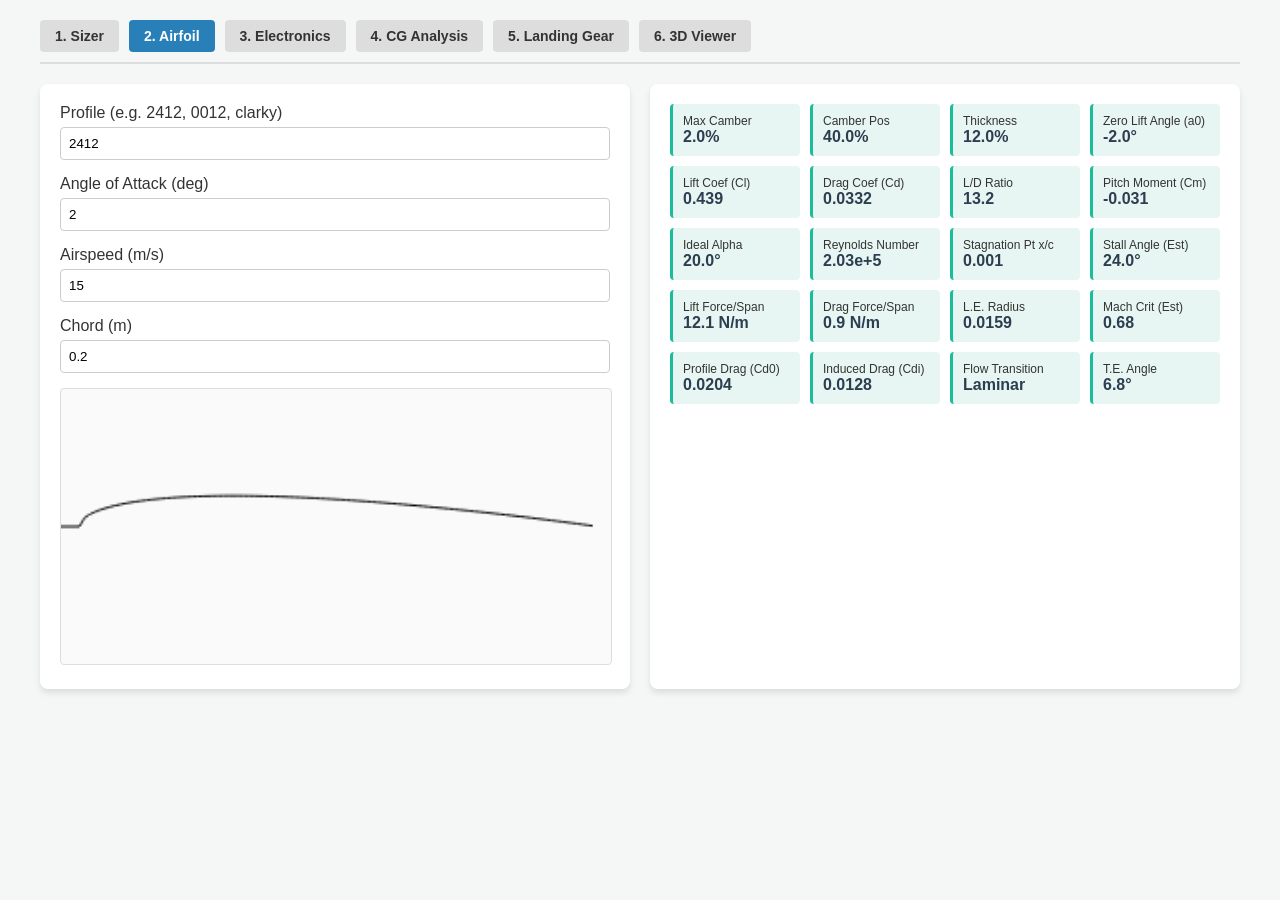
==== airfoil.html @ 297990c5 "Create airfoil.html" ====
<!DOCTYPE html>
<html><head><link rel="stylesheet" href="style.css"></head><body>
    <div class="nav">
        <a href="index.html">1. Sizer</a><a href="airfoil.html" class="active">2. Airfoil</a>
        <a href="electronics.html">3. Electronics</a><a href="cg.html">4. CG Analysis</a>
        <a href="gear.html">5. Landing Gear</a><a href="viewer.html">6. 3D Viewer</a>
    </div>
    <div class="grid"><div class="panel">
        <label>Profile (e.g. 2412, 0012, clarky)</label><input type="text" id="naca" value="2412" oninput="calc()">
        <label>Angle of Attack (deg)</label><input type="number" id="alpha" value="2" oninput="calc()">
        <label>Airspeed (m/s)</label><input type="number" id="v" value="15" oninput="calc()">
        <label>Chord (m)</label><input type="number" id="c" value="0.2" oninput="calc()">
        <canvas id="cvs" height="150"></canvas>
    </div>
    <div class="panel"><div class="stat-grid" id="out"></div></div></div>
    <script>
        function calc() {
            let code = document.getElementById('naca').value.toLowerCase();
            let a = parseFloat(document.getElementById('alpha').value);
            let v = parseFloat(document.getElementById('v').value);
            let c = parseFloat(document.getElementById('c').value);
            
            let m=0, p=0, t=0.12;
            if(code === 'clarky') { m=0.034; p=0.3; t=0.117; } 
            else if(!isNaN(code) && code.length===4) { m=parseInt(code[0])/100; p=parseInt(code[1])/10; t=parseInt(code.substr(2,2))/100; }
            
            let alphaRad = a * (Math.PI/180);
            let a0 = -m * 100; // Thin airfoil zero-lift approx
            let cl = 2 * Math.PI * (alphaRad - (a0*Math.PI/180));
            let cd0 = 0.006 + Math.pow(t, 2);
            let cdi = Math.pow(cl, 2) / (Math.PI * 6 * 0.8); // Assumed AR=6, e=0.8
            let cd = cd0 + cdi;
            let re = (1.225 * v * c) / 1.81e-5;
            let q = 0.5 * 1.225 * v * v;
            
            let stats = {
                "Max Camber": (m*100).toFixed(1)+"%", "Camber Pos": (p*100).toFixed(1)+"%", "Thickness": (t*100).toFixed(1)+"%",
                "Zero Lift Angle (a0)": a0.toFixed(1)+"°", "Lift Coef (Cl)": cl.toFixed(3), "Drag Coef (Cd)": cd.toFixed(4),
                "L/D Ratio": (cl/cd).toFixed(1), "Pitch Moment (Cm)": (-Math.PI/2 * m).toFixed(3), "Ideal Alpha": (p*50).toFixed(1)+"°",
                "Reynolds Number": re.toExponential(2), "Stagnation Pt x/c": (Math.pow(a/15, 2)*0.05).toFixed(3), "Stall Angle (Est)": (12 + t*100).toFixed(1)+"°",
                "Lift Force/Span": (q*c*cl).toFixed(1)+" N/m", "Drag Force/Span": (q*c*cd).toFixed(1)+" N/m", "L.E. Radius": (1.1019*t*t).toFixed(4),
                "Mach Crit (Est)": (0.8 - t).toFixed(2), "Profile Drag (Cd0)": cd0.toFixed(4), "Induced Drag (Cdi)": cdi.toFixed(4),
                "Flow Transition": re>5e5?"Turbulent":"Laminar", "T.E. Angle": (Math.atan(t)*180/Math.PI).toFixed(1)+"°"
            };
            
            document.getElementById('out').innerHTML = Object.entries(stats).map(([k,v]) => `<div class="stat-box">${k}<span>${v}</span></div>`).join('');
            
            // Draw
            let ctx = document.getElementById('cvs').getContext('2d');
            ctx.clearRect(0,0,300,150); ctx.beginPath(); ctx.moveTo(0,75);
            for(let i=0; i<=100; i++) {
                let x = i/100, yt = 5*t*(0.2969*Math.sqrt(x)-0.1260*x-0.3516*x*x+0.2843*Math.pow(x,3)-0.1015*Math.pow(x,4));
                ctx.lineTo(x*280 + 10, 75 - yt*280);
            }
            ctx.stroke();
        } calc();
    </script>
</body></html>
---- style.css ----
body { font-family: 'Segoe UI', Tahoma, sans-serif; background: #f4f7f6; max-width: 1200px; margin: 0 auto; padding: 20px; color: #333; }
.nav { display: flex; gap: 10px; margin-bottom: 20px; border-bottom: 2px solid #ddd; padding-bottom: 10px; flex-wrap: wrap; }
.nav a { text-decoration: none; padding: 8px 15px; background: #ddd; color: #333; border-radius: 4px; font-weight: bold; font-size: 14px;}
.nav a.active { background: #2980b9; color: white; }
.grid { display: grid; grid-template-columns: repeat(auto-fit, minmax(300px, 1fr)); gap: 20px; margin-bottom: 20px; }
.panel { background: #fff; padding: 20px; border-radius: 8px; box-shadow: 0 4px 6px rgba(0,0,0,0.1); }
input, select, button { width: 100%; padding: 8px; margin-top: 5px; margin-bottom: 15px; box-sizing: border-box; border: 1px solid #ccc; border-radius: 4px; }
button { background: #27ae60; color: white; border: none; cursor: pointer; font-weight: bold; }
canvas { width: 100%; background: #fafafa; border: 1px solid #ddd; border-radius: 4px; }
table { width: 100%; border-collapse: collapse; margin-top: 10px; }
th, td { border: 1px solid #ddd; padding: 8px; text-align: left; }
.stat-grid { display: grid; grid-template-columns: repeat(4, 1fr); gap: 10px; font-size: 12px; }
.stat-box { background: #e8f6f3; padding: 10px; border-radius: 4px; border-left: 3px solid #1abc9c; }
.stat-box span { display: block; font-weight: bold; font-size: 16px; color: #2c3e50; }
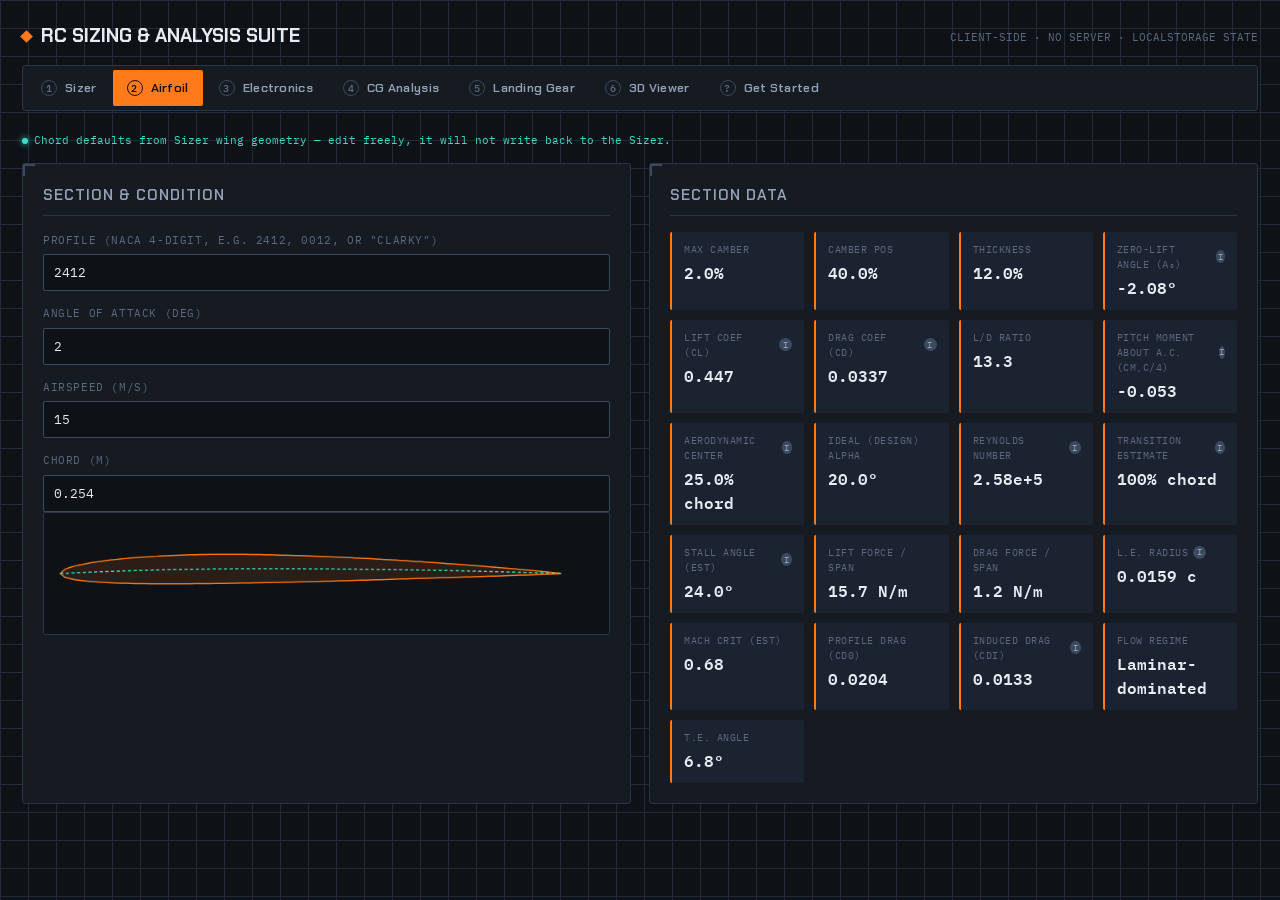
==== commit 5d471535: "new from claude" ====
--- a/airfoil.html
+++ b/airfoil.html
@@ -1,58 +1,184 @@
 <!DOCTYPE html>
-<html><head><link rel="stylesheet" href="style.css"></head><body>
+<html><head><meta charset="UTF-8"><title>RC Sizing Suite — 2. Airfoil</title><link rel="stylesheet" href="style.css"></head><body>
+    <div class="suite-header">
+        <div class="suite-title"><span class="mark"></span>RC SIZING &amp; ANALYSIS SUITE</div>
+        <div class="suite-sub">CLIENT-SIDE · NO SERVER · LOCALSTORAGE STATE</div>
+    </div>
     <div class="nav">
-        <a href="index.html">1. Sizer</a><a href="airfoil.html" class="active">2. Airfoil</a>
-        <a href="electronics.html">3. Electronics</a><a href="cg.html">4. CG Analysis</a>
-        <a href="gear.html">5. Landing Gear</a><a href="viewer.html">6. 3D Viewer</a>
+        <a href="index.html"><span class="n">1</span>Sizer</a><a href="airfoil.html" class="active"><span class="n">2</span>Airfoil</a>
+        <a href="electronics.html"><span class="n">3</span>Electronics</a><a href="cg.html"><span class="n">4</span>CG Analysis</a>
+        <a href="gear.html"><span class="n">5</span>Landing Gear</a><a href="viewer.html"><span class="n">6</span>3D Viewer</a>
+        <a href="help.html"><span class="n">?</span>Get Started</a>
     </div>
+
+    <div class="sync-flag"><span class="dot"></span>Chord defaults from Sizer wing geometry — edit freely, it will not write back to the Sizer.</div>
+
     <div class="grid"><div class="panel">
-        <label>Profile (e.g. 2412, 0012, clarky)</label><input type="text" id="naca" value="2412" oninput="calc()">
+        <h3>Section &amp; Condition</h3>
+        <label>Profile (NACA 4-digit, e.g. 2412, 0012, or "clarky")</label><input type="text" id="naca" value="2412" oninput="calc()">
         <label>Angle of Attack (deg)</label><input type="number" id="alpha" value="2" oninput="calc()">
         <label>Airspeed (m/s)</label><input type="number" id="v" value="15" oninput="calc()">
-        <label>Chord (m)</label><input type="number" id="c" value="0.2" oninput="calc()">
-        <canvas id="cvs" height="150"></canvas>
+        <label>Chord (m)</label><input type="number" id="c" value="0.2" step="0.01" oninput="calc()">
+        <canvas id="cvs" width="700" height="150"></canvas>
     </div>
-    <div class="panel"><div class="stat-grid" id="out"></div></div></div>
+    <div class="panel"><h3>Section Data</h3><div class="stat-grid" id="out"></div></div></div>
+
+    <script src="state.js"></script>
     <script>
+        const st = RCState.get();
+        document.getElementById('naca').value = st.airfoilCode || '2412';
+        document.getElementById('alpha').value = st.alpha_deg ?? 2;
+        document.getElementById('v').value = st.airspeed_ms ?? 15;
+        if (st.rootChord_cm) document.getElementById('c').value = (st.rootChord_cm / 100).toFixed(3);
+
+        /* ---------- NACA 4-digit camber line slope, dyc/dx ----------
+           Abbott & Von Doenhoff, Theory of Wing Sections, Ch.6.
+           m = max camber (fraction of chord), p = location of max camber (fraction of chord) */
+        function camberSlope(x, m, p) {
+            if (m === 0 || p === 0 || p === 1) return 0;
+            if (x < p) return (2 * m / (p * p)) * (p - x);
+            return (2 * m / Math.pow(1 - p, 2)) * (p - x);
+        }
+
+        /* ---------- Thin Airfoil Theory (Glauert series) ----------
+           Anderson, Fundamentals of Aerodynamics, Ch.4.
+           x(theta) = (1 - cos theta) / 2 maps theta in [0,pi] to x in [0,1].
+             alpha_L0 = -(1/pi) * INT[0,pi] (dyc/dx)(cos(theta0)-1) d(theta0)
+             A1       =  (2/pi) * INT[0,pi] (dyc/dx) cos(theta0)   d(theta0)
+             A2       =  (2/pi) * INT[0,pi] (dyc/dx) cos(2 theta0) d(theta0)
+             Cl       = 2*pi*(alpha - alpha_L0)              [alpha in radians]
+             Cm,c/4   = (pi/4) * (A2 - A1)                    [= Cm about the aerodynamic
+                                                                 center, constant with alpha —
+                                                                 this IS the thin-airfoil result
+                                                                 that the a.c. sits at the
+                                                                 quarter-chord]
+           Integrals evaluated numerically (trapezoidal rule, N=400) since the
+           closed-form NACA camber line is piecewise. */
+        function thinAirfoilTheory(m, p) {
+            const N = 400, dTheta = Math.PI / N;
+            let intA0 = 0, intA1 = 0, intA2 = 0;
+            for (let i = 0; i <= N; i++) {
+                const theta = i * dTheta;
+                const x = (1 - Math.cos(theta)) / 2;
+                const slope = camberSlope(x, m, p);
+                const weight = (i === 0 || i === N) ? 0.5 : 1; // trapezoidal end weights
+                intA0 += weight * slope * (Math.cos(theta) - 1);
+                intA1 += weight * slope * Math.cos(theta);
+                intA2 += weight * slope * Math.cos(2 * theta);
+            }
+            intA0 *= dTheta; intA1 *= dTheta; intA2 *= dTheta;
+            const alphaL0 = -(1 / Math.PI) * intA0;      // radians
+            const A1 = (2 / Math.PI) * intA1;
+            const A2 = (2 / Math.PI) * intA2;
+            const CmC4 = (Math.PI / 4) * (A2 - A1);
+            return { alphaL0, A1, A2, CmC4 };
+        }
+
         function calc() {
-            let code = document.getElementById('naca').value.toLowerCase();
-            let a = parseFloat(document.getElementById('alpha').value);
-            let v = parseFloat(document.getElementById('v').value);
-            let c = parseFloat(document.getElementById('c').value);
-            
-            let m=0, p=0, t=0.12;
-            if(code === 'clarky') { m=0.034; p=0.3; t=0.117; } 
-            else if(!isNaN(code) && code.length===4) { m=parseInt(code[0])/100; p=parseInt(code[1])/10; t=parseInt(code.substr(2,2))/100; }
-            
-            let alphaRad = a * (Math.PI/180);
-            let a0 = -m * 100; // Thin airfoil zero-lift approx
-            let cl = 2 * Math.PI * (alphaRad - (a0*Math.PI/180));
-            let cd0 = 0.006 + Math.pow(t, 2);
-            let cdi = Math.pow(cl, 2) / (Math.PI * 6 * 0.8); // Assumed AR=6, e=0.8
-            let cd = cd0 + cdi;
-            let re = (1.225 * v * c) / 1.81e-5;
-            let q = 0.5 * 1.225 * v * v;
-            
-            let stats = {
-                "Max Camber": (m*100).toFixed(1)+"%", "Camber Pos": (p*100).toFixed(1)+"%", "Thickness": (t*100).toFixed(1)+"%",
-                "Zero Lift Angle (a0)": a0.toFixed(1)+"°", "Lift Coef (Cl)": cl.toFixed(3), "Drag Coef (Cd)": cd.toFixed(4),
-                "L/D Ratio": (cl/cd).toFixed(1), "Pitch Moment (Cm)": (-Math.PI/2 * m).toFixed(3), "Ideal Alpha": (p*50).toFixed(1)+"°",
-                "Reynolds Number": re.toExponential(2), "Stagnation Pt x/c": (Math.pow(a/15, 2)*0.05).toFixed(3), "Stall Angle (Est)": (12 + t*100).toFixed(1)+"°",
-                "Lift Force/Span": (q*c*cl).toFixed(1)+" N/m", "Drag Force/Span": (q*c*cd).toFixed(1)+" N/m", "L.E. Radius": (1.1019*t*t).toFixed(4),
-                "Mach Crit (Est)": (0.8 - t).toFixed(2), "Profile Drag (Cd0)": cd0.toFixed(4), "Induced Drag (Cdi)": cdi.toFixed(4),
-                "Flow Transition": re>5e5?"Turbulent":"Laminar", "T.E. Angle": (Math.atan(t)*180/Math.PI).toFixed(1)+"°"
+            const code = document.getElementById('naca').value.toLowerCase().trim();
+            const a = parseFloat(document.getElementById('alpha').value);
+            const v = parseFloat(document.getElementById('v').value);
+            const c = parseFloat(document.getElementById('c').value);
+
+            let m = 0, p = 0.4, t = 0.12;
+            if (code === 'clarky') { m = 0.034; p = 0.3; t = 0.117; }
+            else if (/^\d{4}$/.test(code)) {
+                m = parseInt(code[0]) / 100;
+                p = parseInt(code[1]) / 10;
+                t = parseInt(code.substr(2, 2)) / 100;
+                if (p === 0) p = 0.4; // avoid /0 in camber slope for e.g. m>0,p=0 (degenerate input)
+            }
+
+            const alphaRad = a * Math.PI / 180;
+            const { alphaL0, CmC4 } = thinAirfoilTheory(m, p);
+            const alphaL0_deg = alphaL0 * 180 / Math.PI;
+
+            // Lift coefficient, thin airfoil theory: Cl = 2*pi*(alpha - alpha_L0)
+            const cl = 2 * Math.PI * (alphaRad - alphaL0);
+
+            // Profile (form+skin-friction) drag: thickness-based approximation
+            // commonly used in low-fidelity RC sizing tools, NOT a boundary-layer
+            // solution. For real numbers, run XFOIL/XFLR5 at the target Re.
+            const cd0 = 0.006 + Math.pow(t, 2);
+            // Induced drag, classical Prandtl lifting-line theory (Anderson Ch.5):
+            // Cdi = Cl^2 / (pi * AR * e).  AR and span efficiency e assumed here
+            // (AR=6, e=0.8) since this module analyzes the 2D section only.
+            const AR_assumed = 6, e_assumed = 0.8;
+            const cdi = Math.pow(cl, 2) / (Math.PI * AR_assumed * e_assumed);
+            const cd = cd0 + cdi;
+
+            const rho = 1.225, mu = 1.81e-5;
+            const re = (rho * v * c) / mu;                 // Re = rho*V*c/mu
+            const q = 0.5 * rho * v * v;                    // dynamic pressure
+
+            // Transition estimate: critical Reynolds number for natural
+            // laminar-turbulent transition on a smooth flat plate/airfoil,
+            // Re_crit ~ 5e5 (Schlichting, Boundary-Layer Theory — commonly
+            // used as a rule-of-thumb band for RC-scale low-Re aerodynamics).
+            const reCrit = 5e5;
+            const xTransFrac = Math.min(1, reCrit / re);
+            const flowNote = re > reCrit
+                ? `Transition predicted near x/c ≈ ${xTransFrac.toFixed(2)} (Re_crit≈5e5 rule of thumb).`
+                : `Chord Re below Re_crit≈5e5 — flow likely stays laminar over most of the chord; watch for laminar separation bubbles below Re≈2e5.`;
+
+            const stats = {
+                'Max Camber': (m * 100).toFixed(1) + '%',
+                'Camber Pos': (p * 100).toFixed(1) + '%',
+                'Thickness': (t * 100).toFixed(1) + '%',
+                'Zero-Lift Angle (α₀)': { value: alphaL0_deg.toFixed(2) + '°', note: 'Numerically integrated thin-airfoil-theory result: α₀ = -(1/π)∫(dyc/dx)(cosθ-1)dθ — Anderson, Fundamentals of Aerodynamics.' },
+                'Lift Coef (Cl)': { value: cl.toFixed(3), note: 'Cl = 2π(α - α₀), thin airfoil theory. Valid for attached, subsonic, low-camber flow only.' },
+                'Drag Coef (Cd)': { value: cd.toFixed(4), note: 'Cd = Cd0 (thickness-based empirical) + Cdi (Prandtl lifting-line, AR=6/e=0.8 assumed).' },
+                'L/D Ratio': (cl / cd).toFixed(1),
+                'Pitch Moment about a.c. (Cm,c/4)': { value: CmC4.toFixed(3), note: 'Cm,c/4 = (π/4)(A2-A1), Glauert Fourier coefficients of the camber-line slope. Constant with α — the thin-airfoil-theory definition of the aerodynamic center.' },
+                'Aerodynamic Center': { value: '25.0% chord', note: 'Thin airfoil theory places the a.c. at the quarter-chord for any camber distribution (Abbott & Von Doenhoff).' },
+                'Ideal (Design) Alpha': (p * 50).toFixed(1) + '°',
+                'Reynolds Number': { value: re.toExponential(2), note: 'Re = ρVc/μ, ρ=1.225 kg/m³, μ=1.81×10⁻⁵ Pa·s (sea level, 15°C).' },
+                'Transition Estimate': { value: (xTransFrac * 100).toFixed(0) + '% chord', note: flowNote },
+                'Stall Angle (Est)': { value: (12 + t * 100).toFixed(1) + '°', note: 'Empirical rule of thumb only (thickness-correlated). Real stall angle depends strongly on camber, Re and surface finish — validate against wind-tunnel or XFOIL polar data.' },
+                'Lift Force / Span': (q * c * cl).toFixed(1) + ' N/m',
+                'Drag Force / Span': (q * c * cd).toFixed(1) + ' N/m',
+                'L.E. Radius': { value: (1.1019 * t * t).toFixed(4) + ' c', note: 'r_LE/c = 1.1019·t² — closed-form NACA 4-digit leading-edge radius (Abbott & Von Doenhoff).' },
+                'Mach Crit (Est)': (0.8 - t).toFixed(2),
+                'Profile Drag (Cd0)': cd0.toFixed(4),
+                'Induced Drag (Cdi)': { value: cdi.toFixed(4), note: 'Cdi = Cl²/(π·AR·e), Prandtl lifting-line theory (Anderson Ch.5). AR=6, e=0.8 assumed for this 2D-section view.' },
+                'Flow Regime': re > reCrit ? 'Transitional/Turbulent' : 'Laminar-dominated',
+                'T.E. Angle': (Math.atan(t) * 180 / Math.PI).toFixed(1) + '°'
             };
-            
-            document.getElementById('out').innerHTML = Object.entries(stats).map(([k,v]) => `<div class="stat-box">${k}<span>${v}</span></div>`).join('');
-            
-            // Draw
-            let ctx = document.getElementById('cvs').getContext('2d');
-            ctx.clearRect(0,0,300,150); ctx.beginPath(); ctx.moveTo(0,75);
-            for(let i=0; i<=100; i++) {
-                let x = i/100, yt = 5*t*(0.2969*Math.sqrt(x)-0.1260*x-0.3516*x*x+0.2843*Math.pow(x,3)-0.1015*Math.pow(x,4));
-                ctx.lineTo(x*280 + 10, 75 - yt*280);
+
+            RCState.renderStats(document.getElementById('out'), stats);
+            RCState.set({ airfoilCode: code, alpha_deg: a, airspeed_ms: v });
+
+            // Draw section: NACA 4-digit thickness distribution + camber line
+            const ctx = document.getElementById('cvs').getContext('2d');
+            ctx.clearRect(0, 0, 700, 150);
+            ctx.strokeStyle = '#93a2b8'; ctx.lineWidth = 1;
+            ctx.beginPath();
+            for (let i = 0; i <= 100; i++) {
+                const x = i / 100;
+                const yc = x < p ? (m / (p * p || 1)) * (2 * p * x - x * x) : (m / Math.pow(1 - p, 2)) * ((1 - 2 * p) + 2 * p * x - x * x);
+                const yUp = yc + 5 * t * (0.2969 * Math.sqrt(x) - 0.1260 * x - 0.3516 * x * x + 0.2843 * Math.pow(x, 3) - 0.1015 * Math.pow(x, 4));
+                const px = x * 620 + 20, py = 75 - yUp * 300;
+                if (i === 0) ctx.moveTo(px, py); else ctx.lineTo(px, py);
             }
-            ctx.stroke();
-        } calc();
+            for (let i = 100; i >= 0; i--) {
+                const x = i / 100;
+                const yc = x < p ? (m / (p * p || 1)) * (2 * p * x - x * x) : (m / Math.pow(1 - p, 2)) * ((1 - 2 * p) + 2 * p * x - x * x);
+                const yLo = yc - 5 * t * (0.2969 * Math.sqrt(x) - 0.1260 * x - 0.3516 * x * x + 0.2843 * Math.pow(x, 3) - 0.1015 * Math.pow(x, 4));
+                ctx.lineTo(x * 620 + 20, 75 - yLo * 300);
+            }
+            ctx.closePath(); ctx.fillStyle = 'rgba(255,122,26,.12)'; ctx.fill();
+            ctx.strokeStyle = '#ff7a1a'; ctx.lineWidth = 1.5; ctx.stroke();
+
+            // camber line dashed
+            ctx.beginPath(); ctx.setLineDash([4, 3]); ctx.strokeStyle = '#3ddbc4';
+            for (let i = 0; i <= 100; i++) {
+                const x = i / 100;
+                const yc = x < p ? (m / (p * p || 1)) * (2 * p * x - x * x) : (m / Math.pow(1 - p, 2)) * ((1 - 2 * p) + 2 * p * x - x * x);
+                const px = x * 620 + 20, py = 75 - yc * 300;
+                if (i === 0) ctx.moveTo(px, py); else ctx.lineTo(px, py);
+            }
+            ctx.stroke(); ctx.setLineDash([]);
+        }
+        calc();
     </script>
 </body></html>
--- a/style.css
+++ b/style.css
@@ -1,14 +1,142 @@
-body { font-family: 'Segoe UI', Tahoma, sans-serif; background: #f4f7f6; max-width: 1200px; margin: 0 auto; padding: 20px; color: #333; }
-.nav { display: flex; gap: 10px; margin-bottom: 20px; border-bottom: 2px solid #ddd; padding-bottom: 10px; flex-wrap: wrap; }
-.nav a { text-decoration: none; padding: 8px 15px; background: #ddd; color: #333; border-radius: 4px; font-weight: bold; font-size: 14px;}
-.nav a.active { background: #2980b9; color: white; }
-.grid { display: grid; grid-template-columns: repeat(auto-fit, minmax(300px, 1fr)); gap: 20px; margin-bottom: 20px; }
-.panel { background: #fff; padding: 20px; border-radius: 8px; box-shadow: 0 4px 6px rgba(0,0,0,0.1); }
-input, select, button { width: 100%; padding: 8px; margin-top: 5px; margin-bottom: 15px; box-sizing: border-box; border: 1px solid #ccc; border-radius: 4px; }
-button { background: #27ae60; color: white; border: none; cursor: pointer; font-weight: bold; }
-canvas { width: 100%; background: #fafafa; border: 1px solid #ddd; border-radius: 4px; }
-table { width: 100%; border-collapse: collapse; margin-top: 10px; }
-th, td { border: 1px solid #ddd; padding: 8px; text-align: left; }
-.stat-grid { display: grid; grid-template-columns: repeat(4, 1fr); gap: 10px; font-size: 12px; }
-.stat-box { background: #e8f6f3; padding: 10px; border-radius: 4px; border-left: 3px solid #1abc9c; }
-.stat-box span { display: block; font-weight: bold; font-size: 16px; color: #2c3e50; }
+@import url('https://fonts.googleapis.com/css2?family=Chakra+Petch:wght@500;600;700&family=IBM+Plex+Sans:wght@400;500;600&family=IBM+Plex+Mono:wght@400;500;600&display=swap');
+
+/* ============================================================
+   DESIGN TOKENS
+   Aesthetic direction: instrument-panel / blueprint engineering
+   console, in the spirit of desktop CAD tools (NX, SOLIDWORKS)
+   and cockpit avionics displays rather than a generic SaaS UI.
+   ============================================================ */
+:root{
+  --void:        #0e1217;
+  --panel:       #161b22;
+  --panel-raised:#1c2330;
+  --grid-line:   #212a37;
+  --border:      #2b3547;
+  --border-strong:#3c4a60;
+  --text:        #e7ecf3;
+  --text-dim:    #93a2b8;
+  --text-faint:  #5b6980;
+  --accent:      #ff7a1a;   /* aerospace safety-orange: interactive / primary data */
+  --accent-soft: rgba(255,122,26,.14);
+  --teal:        #3ddbc4;   /* secondary data series */
+  --blue:        #5b9dd9;   /* tertiary data series */
+  --good:        #46d17a;
+  --warn:        #f2b84b;
+  --danger:      #ff6259;
+  --font-display:'Chakra Petch', sans-serif;
+  --font-body:   'IBM Plex Sans', sans-serif;
+  --font-mono:   'IBM Plex Mono', monospace;
+  --radius:      3px;
+}
+
+*{ box-sizing:border-box; }
+
+body{
+  font-family:var(--font-body);
+  background:
+    linear-gradient(var(--grid-line) 1px, transparent 1px) 0 0/100% 28px,
+    linear-gradient(90deg, var(--grid-line) 1px, transparent 1px) 0 0/28px 100%,
+    var(--void);
+  background-attachment:fixed;
+  max-width:1280px;
+  margin:0 auto;
+  padding:22px 22px 60px;
+  color:var(--text);
+  font-size:14px;
+  line-height:1.5;
+}
+
+h1,h2,h3{ font-family:var(--font-display); font-weight:600; letter-spacing:.2px; margin:0 0 12px; color:var(--text); }
+h3{ font-size:15px; color:var(--text-dim); text-transform:uppercase; letter-spacing:1px; font-weight:600; border-bottom:1px solid var(--border); padding-bottom:8px; margin-bottom:16px; }
+p{ margin:0 0 10px; color:var(--text-dim); }
+a{ color:var(--accent); }
+
+/* ---------- Top nav / module ribbon ---------- */
+.suite-header{ display:flex; align-items:baseline; justify-content:space-between; gap:16px; margin-bottom:14px; flex-wrap:wrap; }
+.suite-title{ font-family:var(--font-display); font-size:19px; font-weight:700; color:var(--text); display:flex; align-items:center; gap:10px; }
+.suite-title .mark{ width:9px; height:9px; background:var(--accent); display:inline-block; transform:rotate(45deg); }
+.suite-sub{ font-family:var(--font-mono); font-size:11px; color:var(--text-faint); }
+
+.nav{ display:flex; gap:2px; margin-bottom:22px; background:var(--panel); border:1px solid var(--border); border-radius:var(--radius); padding:4px; flex-wrap:wrap; }
+.nav a{
+  text-decoration:none; padding:9px 14px; color:var(--text-dim); border-radius:2px;
+  font-family:var(--font-display); font-weight:600; font-size:12.5px; letter-spacing:.3px;
+  display:flex; align-items:center; gap:8px; transition:background .12s ease, color .12s ease;
+}
+.nav a .n{ font-family:var(--font-mono); font-size:10px; color:var(--text-faint); border:1px solid var(--border-strong); width:16px; height:16px; display:inline-flex; align-items:center; justify-content:center; border-radius:50%; }
+.nav a:hover{ background:var(--panel-raised); color:var(--text); }
+.nav a.active{ background:var(--accent); color:#191007; }
+.nav a.active .n{ border-color:#191007; color:#191007; }
+
+/* ---------- Layout ---------- */
+.grid{ display:grid; grid-template-columns:repeat(auto-fit, minmax(320px, 1fr)); gap:18px; margin-bottom:18px; }
+.panel{
+  background:var(--panel); border:1px solid var(--border); border-radius:var(--radius);
+  padding:20px; position:relative;
+}
+.panel.raised{ background:var(--panel-raised); }
+.panel::before{ /* corner tick — used sparingly as a device on hero/viewer panels */
+  content:''; position:absolute; top:0; left:0; width:10px; height:10px;
+  border-top:2px solid var(--border-strong); border-left:2px solid var(--border-strong);
+}
+.panel.tick::before{ border-color:var(--accent); }
+
+/* ---------- Form controls ---------- */
+label{ display:block; font-family:var(--font-mono); font-size:11px; color:var(--text-faint); text-transform:uppercase; letter-spacing:.6px; margin-bottom:6px; margin-top:14px; }
+label:first-of-type{ margin-top:0; }
+input, select, button, textarea{
+  width:100%; padding:9px 10px; margin-top:0; margin-bottom:0;
+  box-sizing:border-box; background:var(--void); border:1px solid var(--border-strong);
+  border-radius:2px; color:var(--text); font-family:var(--font-mono); font-size:13px;
+}
+input:focus, select:focus, button:focus, textarea:focus{ outline:none; border-color:var(--accent); box-shadow:0 0 0 1px var(--accent); }
+select{ font-family:var(--font-body); }
+button{
+  background:var(--accent); color:#191007; border:none; cursor:pointer;
+  font-family:var(--font-display); font-weight:700; font-size:12.5px; letter-spacing:.4px;
+  padding:10px 14px; margin-top:14px; text-transform:uppercase;
+}
+button:hover{ background:#ff8b38; }
+button.ghost{ background:transparent; border:1px solid var(--border-strong); color:var(--text-dim); }
+button.ghost:hover{ background:var(--panel-raised); color:var(--text); }
+button.danger-btn{ background:var(--danger); color:#2a0806; }
+
+canvas{ width:100%; background:var(--void); border:1px solid var(--border); border-radius:2px; }
+
+table{ width:100%; border-collapse:collapse; margin-top:6px; font-family:var(--font-mono); font-size:12.5px; }
+th, td{ border:1px solid var(--border); padding:8px; text-align:left; }
+th{ background:var(--panel-raised); font-family:var(--font-body); text-transform:uppercase; font-size:10.5px; letter-spacing:.6px; color:var(--text-faint); }
+td input{ margin:0; padding:6px 8px; font-size:12.5px; }
+
+/* ---------- Stat readouts ---------- */
+.stat-grid{ display:grid; grid-template-columns:repeat(4, 1fr); gap:10px; }
+.stat-box{ background:var(--panel-raised); padding:10px 12px; border-radius:2px; border-left:2px solid var(--accent); }
+.stat-label{ display:flex; align-items:center; gap:0; font-family:var(--font-mono); font-size:10px; color:var(--text-faint); text-transform:uppercase; letter-spacing:.5px; }
+.stat-val{ display:block; font-family:var(--font-mono); font-weight:600; font-size:16px; color:var(--text); margin-top:4px; }
+.stat-val.good{ color:var(--good); } .stat-val.warn{ color:var(--warn); } .stat-val.danger{ color:var(--danger); }
+@media (max-width:760px){ .stat-grid{ grid-template-columns:repeat(2,1fr); } }
+
+/* ---------- Citation tooltip ---------- */
+.cite{
+  display:inline-flex; align-items:center; justify-content:center; width:13px; height:13px;
+  border-radius:50%; background:var(--border-strong); color:var(--text-dim);
+  font-size:9px; font-family:var(--font-mono); cursor:help; margin-left:5px; position:relative;
+}
+.cite:hover, .cite:focus{ background:var(--accent); color:#191007; }
+.cite::after{
+  content:attr(data-note); position:absolute; bottom:135%; left:50%; transform:translateX(-50%);
+  width:230px; background:var(--panel-raised); color:var(--text); border:1px solid var(--border-strong);
+  border-radius:3px; padding:9px 11px; font-size:11px; font-family:var(--font-body); font-weight:400;
+  text-transform:none; letter-spacing:normal; line-height:1.45; opacity:0; pointer-events:none;
+  transition:opacity .12s ease; box-shadow:0 6px 20px rgba(0,0,0,.45); z-index:80; text-align:left;
+}
+.cite:hover::after, .cite:focus::after{ opacity:1; }
+
+.note{ font-family:var(--font-mono); font-size:11px; color:var(--text-faint); background:var(--panel-raised); border-left:2px solid var(--border-strong); padding:8px 10px; border-radius:2px; }
+.badge{ display:inline-block; font-family:var(--font-mono); font-size:10px; padding:2px 7px; border-radius:2px; border:1px solid var(--border-strong); color:var(--text-dim); }
+.badge.good{ border-color:var(--good); color:var(--good); }
+.badge.warn{ border-color:var(--warn); color:var(--warn); }
+.badge.danger{ border-color:var(--danger); color:var(--danger); }
+
+.sync-flag{ font-family:var(--font-mono); font-size:10.5px; color:var(--teal); display:flex; align-items:center; gap:6px; margin-bottom:14px; }
+.sync-flag .dot{ width:6px; height:6px; border-radius:50%; background:var(--teal); box-shadow:0 0 6px var(--teal); }
